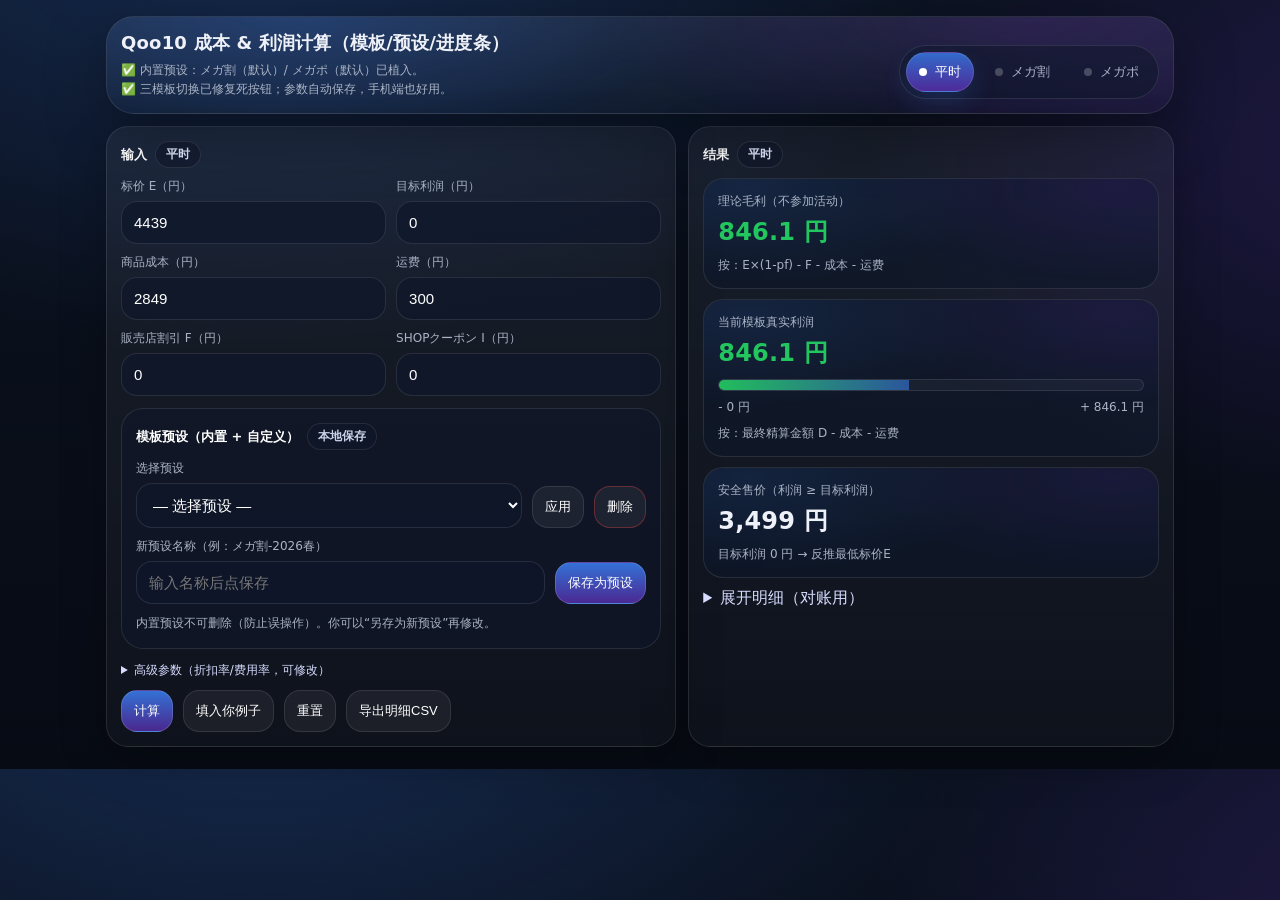
==== index.html @ baabf75a "Add files via upload" ====
<!doctype html>
<html lang="zh-CN">
<head>
  <meta charset="utf-8" />
  <meta name="viewport" content="width=device-width,initial-scale=1" />
  <title>Qoo10 成本&利润计算（模板/预设/进度条）</title>

  
  <!-- PWA -->
  <link rel="manifest" href="./manifest.json" />
  <meta name="theme-color" content="#ffffff" />

  <!-- iOS: Add to Home Screen -->
  <meta name="apple-mobile-web-app-capable" content="yes" />
  <meta name="apple-mobile-web-app-status-bar-style" content="default" />
  <meta name="apple-mobile-web-app-title" content="利润计算" />
  <link rel="apple-touch-icon" href="./icons/apple-touch-icon.png" />
  <!-- Optional iOS splash (basic) -->
  <meta name="apple-mobile-web-app-status-bar-style" content="black-translucent" />
<style>
    :root{
      --bg:#0b1220;
      --panel:#0f172a;
      --card:#111a2e;
      --card2:#0c1324;
      --line:rgba(255,255,255,.10);
      --text:#eef1f8;
      --muted:#aab3c5;
      --ok:#22c55e;
      --bad:#ef4444;
      --accent:#3b82f6;
      --accent2:#7c3aed;
      --r:22px;
      --shadow: 0 18px 60px rgba(0,0,0,.35);
    }
    *{box-sizing:border-box}
    body{
      margin:0;
      font-family: system-ui,-apple-system,"Segoe UI",Roboto,"Noto Sans SC",Arial;
      background:
        radial-gradient(1200px 700px at 20% -10%, rgba(59,130,246,.22), transparent 60%),
        radial-gradient(900px 600px at 110% 20%, rgba(124,58,237,.18), transparent 60%),
        linear-gradient(180deg, #0b1220, #070b14);
      color:var(--text);
    }
    .wrap{max-width:1100px;margin:auto;padding:16px 16px 22px}
    .topbar{
      background: linear-gradient(180deg, rgba(255,255,255,.06), rgba(255,255,255,.02));
      border:1px solid var(--line);
      border-radius: calc(var(--r) + 6px);
      padding:14px;
      box-shadow: var(--shadow);
      position:relative;
      overflow:hidden;
    }
    .topbar::before{
      content:"";
      position:absolute; inset:-2px;
      background:
        radial-gradient(700px 220px at 18% 0%, rgba(59,130,246,.22), transparent 60%),
        radial-gradient(700px 240px at 85% 0%, rgba(124,58,237,.18), transparent 60%);
      pointer-events:none;
      filter: blur(1px);
      opacity:.9;
    }
    .topbar > *{position:relative}
    .titleRow{display:flex;gap:12px;align-items:flex-end;justify-content:space-between;flex-wrap:wrap}
    h1{margin:0;font-size:18px;letter-spacing:.2px}
    .sub{margin-top:6px;color:var(--muted);font-size:12px;line-height:1.6}

    .seg{
      display:flex;gap:8px;flex-wrap:wrap;
      background: rgba(15,23,42,.55);
      border:1px solid var(--line);
      padding:6px;
      border-radius: 999px;
      user-select:none;
    }
    .seg button{
      border:1px solid transparent;
      background: transparent;
      color: var(--muted);
      padding:10px 12px;
      border-radius: 999px;
      cursor:pointer;
      font-size:13px;
      transition: .2s ease;
      display:flex;align-items:center;gap:8px;
    }
    .seg button:hover{background:rgba(255,255,255,.05)}
    .seg button.active{
      background: linear-gradient(180deg, rgba(59,130,246,.78), rgba(124,58,237,.56));
      border-color: rgba(255,255,255,.12);
      color: #fff;
      box-shadow: 0 10px 25px rgba(59,130,246,.18);
    }
    .dot{width:8px;height:8px;border-radius:999px;background:rgba(255,255,255,.22)}
    .seg button.active .dot{background:#fff}

    .grid{
      display:grid;
      grid-template-columns: 1.08fr .92fr;
      gap:12px;
      margin-top:12px;
    }
    @media (max-width:980px){.grid{grid-template-columns:1fr}}

    .card{
      background: linear-gradient(180deg, rgba(255,255,255,.06), rgba(255,255,255,.03));
      border:1px solid var(--line);
      border-radius: var(--r);
      padding:14px;
      box-shadow: 0 14px 46px rgba(0,0,0,.28);
    }
    .card h3{margin:0 0 10px;font-size:13px;color:#fff;display:flex;align-items:center;gap:8px}
    .pill{
      font-size:12px;color:#dfe7ff;
      border:1px solid var(--line);
      background: rgba(15,23,42,.55);
      padding:4px 10px;border-radius:999px;
    }

    .form{display:grid;grid-template-columns:1fr 1fr;gap:10px}
    @media (max-width:560px){.form{grid-template-columns:1fr}}
    label{display:block;color:var(--muted);font-size:12px;margin:0 0 6px}
    input, select{
      width:100%;
      padding:12px 12px;
      border-radius:16px;
      border:1px solid var(--line);
      background: rgba(15,23,42,.72);
      color:#fff;
      font-size:15px;
      font-variant-numeric: tabular-nums;
      outline:none;
      transition:.15s ease;
    }
    input:focus, select:focus{border-color: rgba(59,130,246,.65); box-shadow: 0 0 0 4px rgba(59,130,246,.18)}
    input[disabled]{opacity:.7}

    .actions{display:flex;gap:10px;flex-wrap:wrap;margin-top:10px}
    .btn{
      padding:11px 12px;border-radius:16px;
      border:1px solid var(--line);
      background: rgba(255,255,255,.06);
      color:#fff;
      cursor:pointer;font-size:13px;
      transition:.15s ease;
      user-select:none;
    }
    .btn.primary{
      background: linear-gradient(180deg, rgba(59,130,246,.85), rgba(124,58,237,.55));
      border-color: rgba(255,255,255,.14);
    }
    .btn:active{transform: translateY(1px)}
    .btn:hover{background:rgba(255,255,255,.08)}
    .btn.primary:hover{filter:brightness(1.05)}
    .btn[disabled]{opacity:.55;cursor:not-allowed}

    .note{margin-top:10px;color:var(--muted);font-size:12px;line-height:1.6}

    .kpis{display:grid;grid-template-columns:1fr;gap:10px}
    .kpi{
      background: rgba(15,23,42,.65);
      border:1px solid var(--line);
      border-radius: 20px;
      padding:14px;
      position:relative;
      overflow:hidden;
    }
    .kpi::before{
      content:"";
      position:absolute; inset:-2px;
      background:
        radial-gradient(420px 160px at 10% 10%, rgba(59,130,246,.22), transparent 60%),
        radial-gradient(420px 160px at 90% 10%, rgba(124,58,237,.18), transparent 60%);
      opacity:.55;
      pointer-events:none;
    }
    .kpi > *{position:relative}
    .kpi .t{color:var(--muted);font-size:12px}
    .kpi .v{font-size:24px;font-weight:900;margin-top:6px;font-variant-numeric:tabular-nums;letter-spacing:.2px}
    .pos{color:var(--ok)} .neg{color:var(--bad)}
    .kpi .mini{margin-top:8px;color:var(--muted);font-size:12px;line-height:1.5}

    .bar{
      margin-top:10px;
      border:1px solid var(--line);
      background: rgba(255,255,255,.04);
      border-radius: 999px;
      height: 12px;
      overflow:hidden;
      position:relative;
    }
    .bar > div{
      height:100%;
      width: 0%;
      transition: width .35s ease;
    }
    .bar .fill-pos{background: linear-gradient(90deg, rgba(34,197,94,.95), rgba(59,130,246,.55))}
    .bar .fill-neg{background: linear-gradient(90deg, rgba(239,68,68,.95), rgba(124,58,237,.35))}
    .barHint{margin-top:8px;color:var(--muted);font-size:12px;display:flex;justify-content:space-between;gap:10px}

    details{margin-top:10px}
    summary{cursor:pointer;color:#d7dbff}
    table{width:100%;border-collapse:collapse;margin-top:10px;font-size:12px}
    td{padding:9px 6px;border-bottom:1px solid var(--line);vertical-align:top}
    td:first-child{color:var(--muted)}
    td:last-child{text-align:right;font-variant-numeric:tabular-nums;white-space:nowrap}
    @media (max-width:560px){td:last-child{white-space:normal}}

    .sticky{
      display:none;
      position:sticky; top:0; z-index:10;
      margin:-16px -16px 10px;
      padding:10px 12px;
      background: rgba(15,23,42,.92);
      border-bottom:1px solid var(--line);
      backdrop-filter: blur(10px);
    }
    @media (max-width:980px){
      .sticky{display:flex;justify-content:space-between;align-items:center;gap:10px}
    }
    .sticky .t{font-size:12px;color:var(--muted)}
    .sticky .v{font-weight:900;font-variant-numeric:tabular-nums}

    .presetRow{
      display:flex;gap:10px;flex-wrap:wrap;align-items:flex-end;margin-top:10px
    }
    .presetRow > *{flex:1}
    .presetRow .btn{flex:0 0 auto}
    .danger{border-color: rgba(239,68,68,.35)}
  </style>
</head>

<body>
  <div class="wrap">
    <div class="topbar">
      <div class="titleRow">
        <div>
          <h1>Qoo10 成本 & 利润计算（模板/预设/进度条）</h1>
          <div class="sub">
            ✅ 内置预设：メガ割（默认）/ メガポ（默认）已植入。<br>
            ✅ 三模板切换已修复死按钮；参数自动保存，手机端也好用。
          </div>
        </div>

        <div class="seg" id="seg">
          <button id="tab-normal" type="button" data-t="normal"><span class="dot"></span>平时</button>
          <button id="tab-megawari" type="button" data-t="megawari"><span class="dot"></span>メガ割</button>
          <button id="tab-megapo" type="button" data-t="megapo"><span class="dot"></span>メガポ</button>
        </div>
      </div>
    </div>

    <div class="sticky">
      <div>
        <div class="t">当前真实利润</div>
        <div class="t" id="stickyTip">—</div>
      </div>
      <div class="v" id="stickyProfit">-</div>
    </div>

    <div class="grid">
      <!-- Left -->
      <section class="card">
        <h3>输入 <span class="pill" id="pillName">平时</span></h3>

        <div class="form">
          <div>
            <label>标价 E（円）</label>
            <input id="E" type="number" value="4439" />
          </div>
          <div>
            <label>目标利润（円）</label>
            <input id="target" type="number" value="0" />
          </div>

          <div>
            <label>商品成本（円）</label>
            <input id="cost" type="number" value="2849" />
          </div>
          <div>
            <label>运费（円）</label>
            <input id="ship" type="number" value="300" />
          </div>

          <div>
            <label>販売店割引 F（円）</label>
            <input id="F" type="number" value="0" />
          </div>
          <div>
            <label>SHOPクーポン I（円）</label>
            <input id="I" type="number" value="0" />
          </div>
        </div>

        <!-- Presets -->
        <div class="card" style="margin-top:12px;background:rgba(15,23,42,.55);box-shadow:none;">
          <h3 style="margin:0 0 10px;">模板预设（内置 + 自定义） <span class="pill" style="opacity:.9">本地保存</span></h3>

          <div class="presetRow">
            <div>
              <label>选择预设</label>
              <select id="presetSelect"></select>
            </div>
            <button class="btn" id="btnApplyPreset" type="button">应用</button>
            <button class="btn danger" id="btnDeletePreset" type="button">删除</button>
          </div>

          <div class="presetRow">
            <div>
              <label>新预设名称（例：メガ割-2026春）</label>
              <input id="presetName" type="text" placeholder="输入名称后点保存" />
            </div>
            <button class="btn primary" id="btnSavePreset" type="button">保存为预设</button>
          </div>

          <div class="note">
            内置预设不可删除（防止误操作）。你可以“另存为新预设”再修改。
          </div>
        </div>

        <!-- Advanced -->
        <details class="note" style="margin-top:12px;">
          <summary>高级参数（折扣率/费用率，可修改）</summary>

          <div class="card" style="margin-top:12px;background:rgba(15,23,42,.55);box-shadow:none;">
            <h3 style="margin:0 0 10px;">通用</h3>
            <div class="form">
              <div>
                <label>平台费率 pf（10%→0.10）</label>
                <input id="pf" type="number" step="0.01" value="0.10" />
              </div>
              <div>
                <label>平台后基准：E×(1-pf)</label>
                <input id="pfHint" type="text" value="自动计算" disabled />
              </div>
            </div>
          </div>

          <div class="card" id="panel-megawari" style="margin-top:12px;background:rgba(15,23,42,.55);box-shadow:none;">
            <h3 style="margin:0 0 10px;">メガ割 参数</h3>
            <div class="form">
              <div>
                <label>メガ割折扣率 d（20%→0.20）</label>
                <input id="mw_d" type="number" step="0.01" value="0.20" />
              </div>
              <div>
                <label>支援/系统费率 s（1.5%→0.015，按J）</label>
                <input id="mw_s" type="number" step="0.001" value="0.015" />
              </div>
              <div>
                <label>卖家负担比例 share（M/2→0.50）</label>
                <input id="mw_share" type="number" step="0.01" value="0.50" />
              </div>
              <div>
                <label>公式提示</label>
                <input type="text" value="D = E×(1-pf) - F - I - (J×s) - (M×share)" disabled />
              </div>
            </div>
          </div>

          <div class="card" id="panel-megapo" style="margin-top:12px;background:rgba(15,23,42,.55);box-shadow:none;">
            <h3 style="margin:0 0 10px;">メガポ 参数</h3>
            <div class="form">
              <div>
                <label>쿠폰率 couponRate（10%→0.10）</label>
                <input id="mp_couponRate" type="number" step="0.01" value="0.10" />
              </div>
              <div>
                <label>ポイント率 pointRate（10%→0.10）</label>
                <input id="mp_pointRate" type="number" step="0.01" value="0.10" />
              </div>
              <div>
                <label>割引支援手数料 supportRate（0.5%→0.005，按M）</label>
                <input id="mp_supportRate" type="number" step="0.001" value="0.005" />
              </div>
              <div>
                <label>supportFee是否ROUND（推荐表：是）</label>
                <select id="mp_round">
                  <option value="1">ROUND(…,0) 开启</option>
                  <option value="0">关闭ROUND</option>
                </select>
              </div>
              <div>
                <label>쿠폰卖家负担比例（1/2→0.50）</label>
                <input id="mp_couponShare" type="number" step="0.01" value="0.50" />
              </div>
              <div>
                <label>ポイント卖家负担比例（1/2→0.50）</label>
                <input id="mp_pointShare" type="number" step="0.01" value="0.50" />
              </div>
            </div>

            <div class="note">
              ・coupon=(E-F)×couponRate；M=(E-F-coupon)-I；point=M×pointRate<br>
              ・supportFee=ROUND(M×supportRate,0)<br>
              ・D = E×(1-pf) - F - I - supportFee - coupon×couponShare - point×pointShare
            </div>
          </div>
        </details>

        <div class="actions">
          <button class="btn primary" id="btnCalc" type="button">计算</button>
          <button class="btn" id="btnExample" type="button">填入你例子</button>
          <button class="btn" id="btnReset" type="button">重置</button>
          <button class="btn" id="btnCSV" type="button">导出明细CSV</button>
        </div>
      </section>

      <!-- Right -->
      <section class="card">
        <h3>结果 <span class="pill" id="pillMode">平时</span></h3>

        <div class="kpis">
          <div class="kpi">
            <div class="t">理论毛利（不参加活动）</div>
            <div class="v" id="kpiNormal">-</div>
            <div class="mini" id="kpiNormalHint">按：E×(1-pf) - F - 成本 - 运费</div>
          </div>

          <div class="kpi">
            <div class="t">当前模板真实利润</div>
            <div class="v" id="kpiReal">-</div>

            <div class="bar" aria-label="profit bar">
              <div id="barFill" class="fill-pos"></div>
            </div>
            <div class="barHint">
              <span id="barLeft">亏损侧</span>
              <span id="barRight">盈利侧</span>
            </div>

            <div class="mini" id="kpiRealHint">按：最終精算金額 D - 成本 - 运费</div>
          </div>

          <div class="kpi">
            <div class="t">安全售价（利润 ≥ 目标利润）</div>
            <div class="v" id="kpiSafe">-</div>
            <div class="mini" id="kpiSafeHint">目标利润 0 円 → 反推最低标价E</div>
          </div>
        </div>

        <details>
          <summary>展开明细（对账用）</summary>
          <table><tbody id="detail"></tbody></table>
        </details>
      </section>
    </div>
  </div>

<script>
(() => {
  const $ = (id) => document.getElementById(id);
  const safeEl = (id) => $(id) || null;

  const yen = (n)=> (Math.round(n*100)/100).toLocaleString("ja-JP") + " 円";
  const num = (id)=> {
    const el = safeEl(id);
    if(!el) return 0;
    const v = parseFloat(el.value);
    return isNaN(v) ? 0 : v;
  };
  const setText = (id, txt)=> { const el=safeEl(id); if(el) el.textContent = txt; };
  const setVal = (id, v)=> { const el=safeEl(id); if(el) el.value = v; };
  const fmtInt = (n)=> Math.max(0, Math.ceil(n)).toLocaleString("ja-JP");
  const clamp = (x,min,max)=> Math.max(min, Math.min(max,x));

  const STORAGE_KEY = "qoo10_profit_app_v2";
  const PRESET_KEY  = "qoo10_profit_presets_v2";
  let currentTemplate = "normal";

  const TEMPLATE_NAME = {normal:"平时", megawari:"メガ割", megapo:"メガポ"};

  function safeParse(json){
    try { return JSON.parse(json); } catch(e){ return null; }
  }

  function collectInputs(){
    return {
      E: num("E"),
      target: num("target"),
      cost: num("cost"),
      ship: num("ship"),
      F: num("F"),
      I: num("I"),
      pf: num("pf"),

      mw_d: num("mw_d"),
      mw_s: num("mw_s"),
      mw_share: num("mw_share"),

      mp_couponRate: num("mp_couponRate"),
      mp_pointRate: num("mp_pointRate"),
      mp_supportRate: num("mp_supportRate"),
      mp_couponShare: num("mp_couponShare"),
      mp_pointShare: num("mp_pointShare"),
      mp_round: safeEl("mp_round") ? safeEl("mp_round").value : "1"
    };
  }

  function applyInputs(i){
    if(!i) return;
    Object.keys(i).forEach(k=>{
      if(safeEl(k)) setVal(k, i[k]);
    });
  }

  function readState(){
    const raw = localStorage.getItem(STORAGE_KEY);
    const s = raw ? safeParse(raw) : null;
    return s && typeof s === "object" ? s : null;
  }
  function writeState(){
    const state = {
      currentTemplate,
      inputs: collectInputs()
    };
    localStorage.setItem(STORAGE_KEY, JSON.stringify(state));
  }
  function loadState(){
    const s = readState();
    if(!s) return;
    currentTemplate = s.currentTemplate || "normal";
    applyInputs(s.inputs);
  }

  function readPresets(){
    const raw = localStorage.getItem(PRESET_KEY);
    const p = raw ? safeParse(raw) : null;
    return (p && typeof p === "object") ? p : {};
  }
  function writePresets(p){
    localStorage.setItem(PRESET_KEY, JSON.stringify(p));
  }

  // ✅ 内置预设：首次自动植入（不覆盖已有）
  function ensureBuiltInPresets(){
    const presets = readPresets();
    if(Object.keys(presets).length > 0) return;

    const baseDefaults = {
      pf: 0.10,
      E: 0, target: 0, cost: 0, ship: 0, F: 0, I: 0,
      mw_d: 0.20, mw_s: 0.015, mw_share: 0.50,
      mp_couponRate: 0.10, mp_pointRate: 0.10, mp_supportRate: 0.005,
      mp_couponShare: 0.50, mp_pointShare: 0.50, mp_round: "1"
    };

    presets["メガ割（默认）"] = {
      template: "megawari",
      inputs: {...baseDefaults},
      savedAt: Date.now(),
      builtIn: true
    };

    presets["メガポ（默认）"] = {
      template: "megapo",
      inputs: {...baseDefaults},
      savedAt: Date.now(),
      builtIn: true
    };

    presets["平时（默认）"] = {
      template: "normal",
      inputs: {...baseDefaults},
      savedAt: Date.now(),
      builtIn: true
    };

    writePresets(presets);
  }

  function refreshPresetSelect(){
    const sel = safeEl("presetSelect");
    if(!sel) return;

    const presets = readPresets();
    const keys = Object.keys(presets).sort((a,b)=>a.localeCompare(b, "ja"));

    sel.innerHTML = "";
    const opt0 = document.createElement("option");
    opt0.value = "";
    opt0.textContent = "— 选择预设 —";
    sel.appendChild(opt0);

    keys.forEach(name=>{
      const p = presets[name];
      const o = document.createElement("option");
      o.value = name;
      const mode = TEMPLATE_NAME[p.template] || p.template;
      const tag = p.builtIn ? "内置" : "自定义";
      o.textContent = `${name}（${mode} / ${tag}）`;
      sel.appendChild(o);
    });
  }

  function savePreset(){
    const name = (safeEl("presetName")?.value || "").trim();
    if(!name){ alert("请输入预设名称"); return; }
    const presets = readPresets();
    presets[name] = {
      template: currentTemplate,
      inputs: collectInputs(),
      savedAt: Date.now(),
      builtIn: false
    };
    writePresets(presets);
    refreshPresetSelect();
    safeEl("presetName").value = "";
    alert("已保存预设");
  }

  function applyPreset(){
    const sel = safeEl("presetSelect");
    const name = sel ? sel.value : "";
    if(!name) return;
    const presets = readPresets();
    const p = presets[name];
    if(!p){ alert("预设不存在"); refreshPresetSelect(); return; }

    if(p.template) setTemplate(p.template, true);
    applyInputs(p.inputs);
    recalc();
  }

  // ✅ 内置预设不可删除
  function deletePreset(){
    const sel = safeEl("presetSelect");
    const name = sel ? sel.value : "";
    if(!name) return;

    const presets = readPresets();
    const p = presets[name];
    if(!p) return;

    if(p.builtIn){
      alert("这是内置预设，不能删除。你可以另存为新预设后再修改。");
      return;
    }

    if(!confirm(`确定删除预设「${name}」吗？`)) return;
    delete presets[name];
    writePresets(presets);
    refreshPresetSelect();
  }

  function setTemplate(t, silent=false){
    if(!TEMPLATE_NAME[t]) t = "normal";
    currentTemplate = t;

    ["normal","megawari","megapo"].forEach(x=>{
      const tab = safeEl("tab-"+x);
      if(tab) tab.classList.toggle("active", x===t);
    });

    setText("pillName", TEMPLATE_NAME[t]);
    setText("pillMode", TEMPLATE_NAME[t]);

    const pmw = safeEl("panel-megawari");
    const pmp = safeEl("panel-megapo");
    if(pmw) pmw.style.display = (t==="megawari") ? "block" : "none";
    if(pmp) pmp.style.display = (t==="megapo") ? "block" : "none";

    if(!silent) recalc();
  }

  // ---------- calculations ----------
  function computeNormal(E, ctx){
    const base = E*(1-ctx.pf);
    const D = base - ctx.F - ctx.I;
    const profit = D - ctx.cost - ctx.ship;
    const detail = [
      ["模板","平时"],
      ["平台后基准 E×(1-pf)", yen(base)],
      ["販売店割引 F", yen(ctx.F)],
      ["SHOPクーポン I", yen(ctx.I)],
      ["最終精算金額 D", yen(D)],
      ["成本+运费", yen(ctx.cost + ctx.ship)],
      ["真实利润", yen(profit)]
    ];
    return {D, profit, detail};
  }

  function computeMegaWari(E, ctx){
    const base = E*(1-ctx.pf);
    const G = E - ctx.F;
    const M = G * ctx.mw_d;
    const H = G - M;
    const J = H - ctx.I;
    const K = J * ctx.mw_s;
    const L = M * ctx.mw_share;
    const D = base - ctx.F - ctx.I - K - L;
    const profit = D - ctx.cost - ctx.ship;

    const detail = [
      ["模板","メガ割"],
      ["平台后基准 E×(1-pf)", yen(base)],
      ["販売店割引 F", yen(ctx.F)],
      ["露出価格 G=E-F", yen(G)],
      ["メガ割割引 M=G×d", yen(M)],
      ["SHOPクーポン I", yen(ctx.I)],
      ["SHOPクーポン後 J", yen(J)],
      ["支援/系统费 K=J×s", yen(K)],
      ["卖家负担 L=M×share", yen(L)],
      ["最終精算金額 D", yen(D)],
      ["成本+运费", yen(ctx.cost + ctx.ship)],
      ["真实利润", yen(profit)]
    ];
    return {D, profit, detail};
  }

  function computeMegaPo(E, ctx){
    const base = E*(1-ctx.pf);
    const expose = E - ctx.F;
    const coupon = expose * ctx.mp_couponRate;
    const afterCoupon = expose - coupon;
    const M = afterCoupon - ctx.I;
    const point = M * ctx.mp_pointRate;
    const supportRaw = M * ctx.mp_supportRate;
    const support = (ctx.mp_round==="1") ? Math.round(supportRaw) : supportRaw;

    const T = coupon * ctx.mp_couponShare;
    const U = point * ctx.mp_pointShare;

    const D = base - ctx.F - ctx.I - support - T - U;
    const profit = D - ctx.cost - ctx.ship;

    const detail = [
      ["模板","メガポ"],
      ["平台后基准 E×(1-pf)", yen(base)],
      ["販売店割引 F", yen(ctx.F)],
      ["露出価格 (E-F)", yen(expose)],
      ["クーポン coupon=(E-F)×rate", yen(coupon)],
      ["쿠폰后", yen(afterCoupon)],
      ["SHOPクーポン I", yen(ctx.I)],
      ["M（쿠폰后- I）", yen(M)],
      ["ポイント point=M×rate", yen(point)],
      ["支援手数料 support", (ctx.mp_round==="1") ? (yen(support) + "（ROUND）") : yen(support)],
      ["卖家负担 T（coupon×share）", yen(T)],
      ["卖家负担 U（point×share）", yen(U)],
      ["最終精算金額 D", yen(D)],
      ["成本+运费", yen(ctx.cost + ctx.ship)],
      ["真实利润", yen(profit)]
    ];
    return {D, profit, detail};
  }

  function computeForTemplate(t, E, ctx){
    if(t==="megawari") return computeMegaWari(E, ctx);
    if(t==="megapo") return computeMegaPo(E, ctx);
    return computeNormal(E, ctx);
  }

  function findSafePrice(t, ctx){
    const profitAt = (E)=> computeForTemplate(t, E, ctx).profit;
    let low = 0;
    let high = Math.max(1, Math.ceil(ctx.E || 1));
    const CAP = 10000000;

    while(high < CAP && profitAt(high) < ctx.target) high *= 2;
    if(profitAt(high) < ctx.target && high >= CAP) return null;

    while(low + 1 < high){
      const mid = Math.floor((low + high)/2);
      if(profitAt(mid) >= ctx.target) high = mid;
      else low = mid;
    }
    return high;
  }

  function setProfitBar(profit, costShip){
    const fill = safeEl("barFill");
    if(!fill) return;

    const scale = Math.max(1000, Math.round(costShip * 0.6));
    const pct = clamp(Math.abs(profit) / scale * 100, 0, 100);

    fill.className = (profit >= 0) ? "fill-pos" : "fill-neg";
    fill.style.width = pct.toFixed(1) + "%";

    setText("barLeft", `- ${yen(Math.max(0, -profit))}`);
    setText("barRight", `+ ${yen(Math.max(0, profit))}`);
  }

  function recalc(){
    const ctx = collectInputs();

    const baseNow = ctx.E * (1-ctx.pf);
    if(safeEl("pfHint")) setVal("pfHint", `E×(1-pf) = ${yen(baseNow)}`);

    const normalGross = baseNow - ctx.F - ctx.cost - ctx.ship;
    const normalEl = safeEl("kpiNormal");
    if(normalEl){
      normalEl.textContent = yen(normalGross);
      normalEl.className = "v " + (normalGross>=0 ? "pos":"neg");
    }

    const r = computeForTemplate(currentTemplate, ctx.E, ctx);
    const realEl = safeEl("kpiReal");
    if(realEl){
      realEl.textContent = yen(r.profit);
      realEl.className = "v " + (r.profit>=0 ? "pos":"neg");
    }

    setProfitBar(r.profit, ctx.cost + ctx.ship);

    setText("stickyProfit", yen(r.profit));
    const sp = safeEl("stickyProfit");
    if(sp) sp.style.color = (r.profit>=0) ? "var(--ok)" : "var(--bad)";
    setText("stickyTip", `D=${yen(r.D)} / 目标=${yen(ctx.target)}`);

    const safe = findSafePrice(currentTemplate, ctx);
    setText("kpiSafeHint", `目标利润 ${ctx.target.toLocaleString("ja-JP")} 円 → 反推最低标价E`);
    const safeEl2 = safeEl("kpiSafe");
    if(safeEl2){
      if(safe === null){
        safeEl2.textContent = "无法反推（永远达不到目标）";
        safeEl2.className = "v neg";
      }else{
        safeEl2.textContent = fmtInt(safe) + " 円";
        safeEl2.className = "v";
      }
    }

    const tb = safeEl("detail");
    if(tb) tb.innerHTML = r.detail.map(([k,v])=>`<tr><td>${k}</td><td>${v}</td></tr>`).join("");

    writeState();
  }

  function fillExample(){
    setVal("E", 4439);
    setVal("cost", 2849);
    setVal("ship", 300);
    setVal("F", 0);
    setVal("I", 0);
    setVal("target", 0);
    recalc();
  }

  function resetAll(){
    setVal("E", 0); setVal("target", 0);
    setVal("cost", 0); setVal("ship", 0);
    setVal("F", 0); setVal("I", 0);

    setVal("pf", 0.10);

    setVal("mw_d", 0.20);
    setVal("mw_s", 0.015);
    setVal("mw_share", 0.50);

    setVal("mp_couponRate", 0.10);
    setVal("mp_pointRate", 0.10);
    setVal("mp_supportRate", 0.005);
    setVal("mp_couponShare", 0.50);
    setVal("mp_pointShare", 0.50);
    if(safeEl("mp_round")) safeEl("mp_round").value = "1";

    recalc();
  }

  function exportCSV(){
    const ctx = collectInputs();
    const r = computeForTemplate(currentTemplate, ctx.E, ctx);
    const lines = [["项","数值"], ...r.detail]
      .map(row => row.map(x => `"${String(x).replaceAll('"','""')}"`).join(","))
      .join("\n");

    const blob = new Blob([lines], {type:"text/csv;charset=utf-8"});
    const url = URL.createObjectURL(blob);
    const a = document.createElement("a");
    a.href = url;
    a.download = `qoo10_${currentTemplate}_detail.csv`;
    document.body.appendChild(a);
    a.click();
    a.remove();
    URL.revokeObjectURL(url);
  }

  // ---------- init ----------
  document.addEventListener("DOMContentLoaded", () => {
    // Template tabs (fixed)
    const seg = safeEl("seg");
    if(seg){
      seg.addEventListener("click", (e) => {
        const btn = e.target.closest("button[data-t]");
        if(!btn) return;
        setTemplate(btn.getAttribute("data-t"));
      });
    }

    // Buttons
    safeEl("btnCalc")?.addEventListener("click", recalc);
    safeEl("btnExample")?.addEventListener("click", fillExample);
    safeEl("btnReset")?.addEventListener("click", resetAll);
    safeEl("btnCSV")?.addEventListener("click", exportCSV);

    // Presets
    safeEl("btnSavePreset")?.addEventListener("click", savePreset);
    safeEl("btnApplyPreset")?.addEventListener("click", applyPreset);
    safeEl("btnDeletePreset")?.addEventListener("click", deletePreset);

    // Live updates
    const watch = ["E","target","cost","ship","F","I","pf","mw_d","mw_s","mw_share","mp_couponRate","mp_pointRate","mp_supportRate","mp_couponShare","mp_pointShare","mp_round"];
    watch.forEach(id=>{
      const el = safeEl(id);
      if(!el) return;
      el.addEventListener("input", recalc);
      el.addEventListener("change", recalc);
    });

    // Load saved inputs/template
    loadState();

    // ✅ Inject built-in presets first time
    ensureBuiltInPresets();
    refreshPresetSelect();

    // Activate template + first render
    setTemplate(currentTemplate, true);
    recalc();
  });

})();
</script>

<script>
  // PWA Service Worker
  if ("serviceWorker" in navigator) {
    window.addEventListener("load", () => {
      navigator.serviceWorker.register("./service-worker.js");
    });
  }
</script>

</body>
</html>
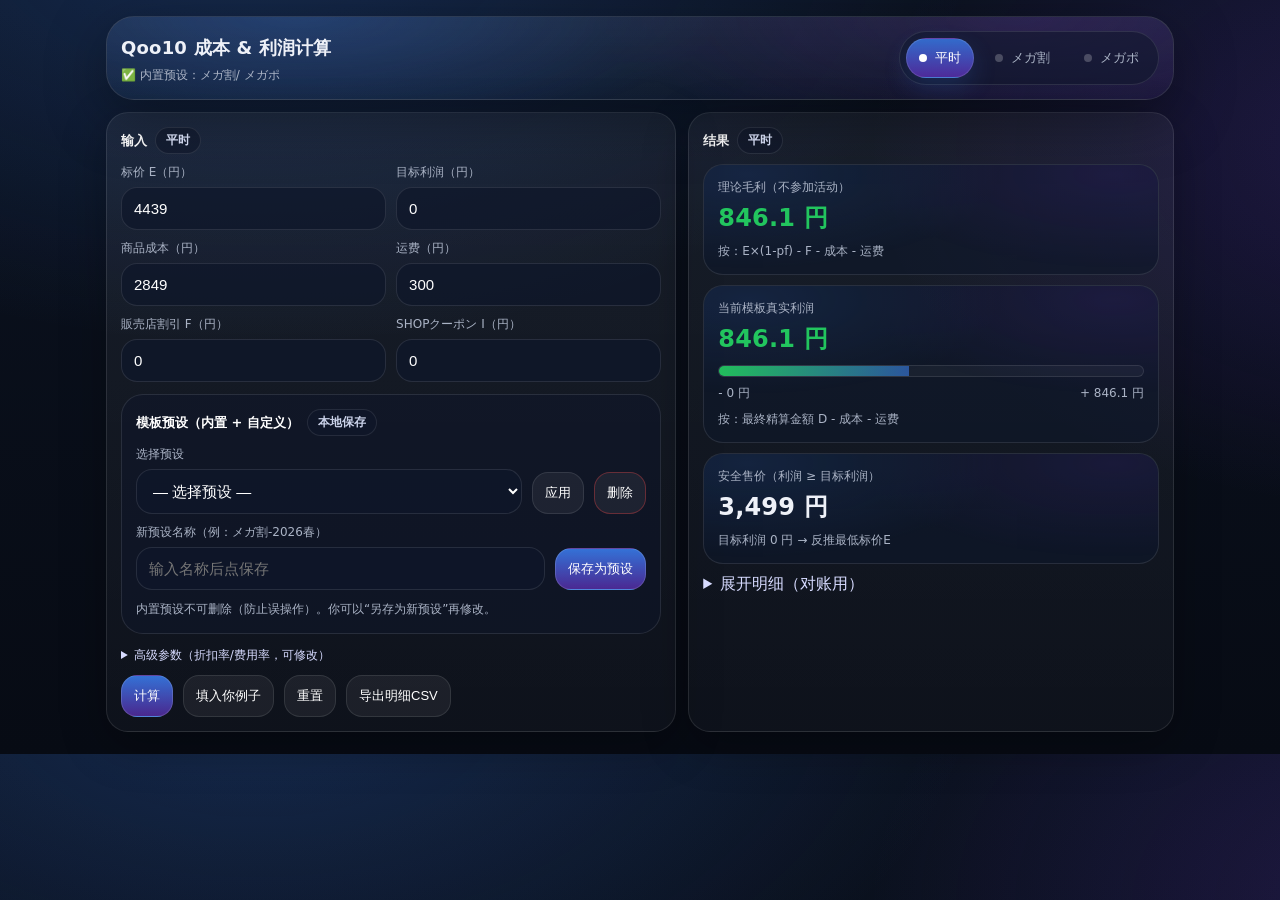
==== commit bd5314ae: "Remove unnecessary text from title and header" ====
--- a/index.html
+++ b/index.html
@@ -3,7 +3,7 @@
 <head>
   <meta charset="utf-8" />
   <meta name="viewport" content="width=device-width,initial-scale=1" />
-  <title>Qoo10 成本&利润计算（模板/预设/进度条）</title>
+  <title>Qoo10 成本&利润计算</title>
 
   
   <!-- PWA -->
@@ -238,10 +238,9 @@
     <div class="topbar">
       <div class="titleRow">
         <div>
-          <h1>Qoo10 成本 & 利润计算（模板/预设/进度条）</h1>
+          <h1>Qoo10 成本 & 利润计算</h1>
           <div class="sub">
-            ✅ 内置预设：メガ割（默认）/ メガポ（默认）已植入。<br>
-            ✅ 三模板切换已修复死按钮；参数自动保存，手机端也好用。
+            ✅ 内置预设：メガ割/ メガポ<br>
           </div>
         </div>
 
@@ -936,4 +935,4 @@
 </script>
 
 </body>
-</html>+</html>
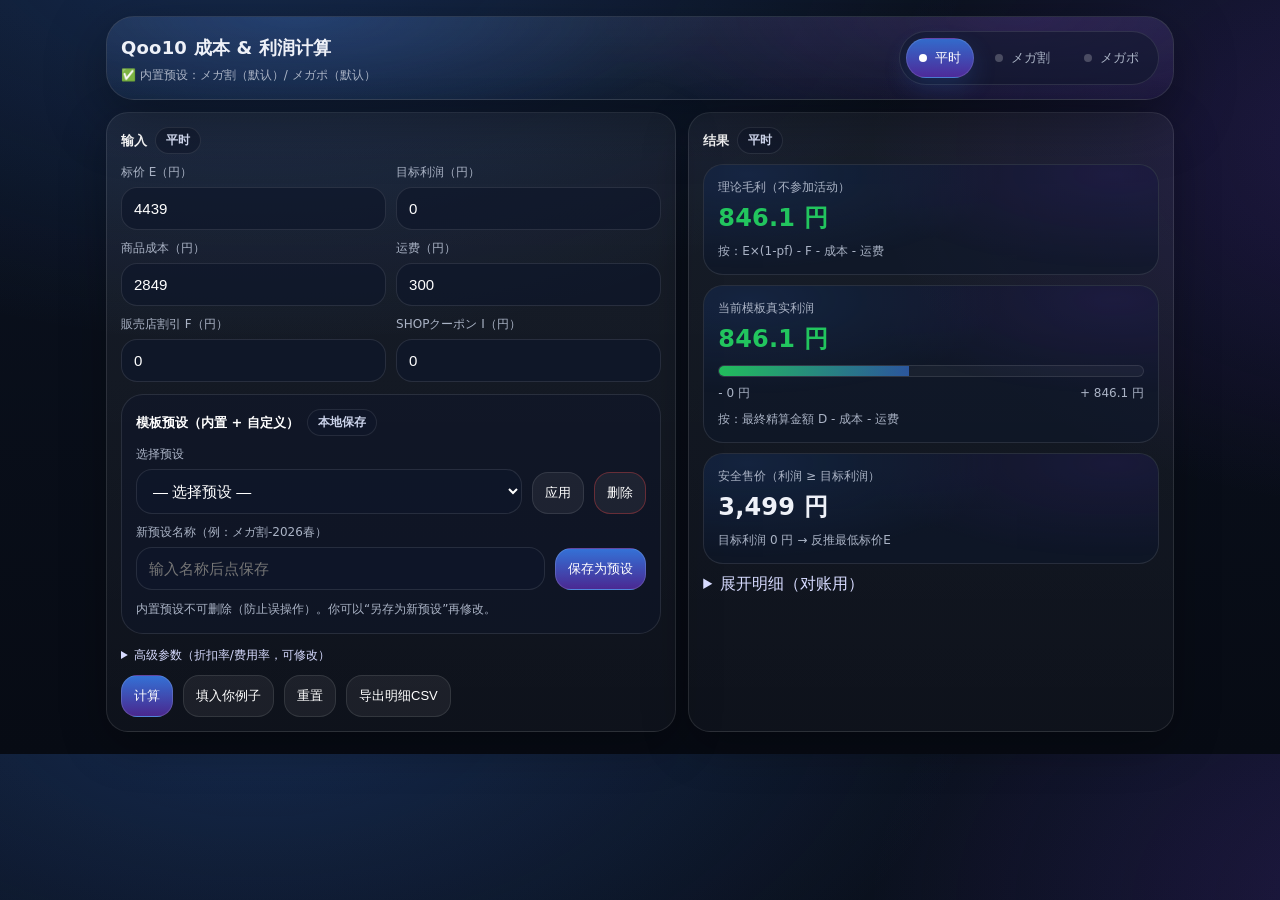
==== commit 7a6c2906: "Add files via upload" ====
--- a/index.html
+++ b/index.html
@@ -3,7 +3,7 @@
 <head>
   <meta charset="utf-8" />
   <meta name="viewport" content="width=device-width,initial-scale=1" />
-  <title>Qoo10 成本&利润计算</title>
+  <title>Qoo10 成本&利润计算（模板/预设/进度条）</title>
 
   
   <!-- PWA -->
@@ -240,7 +240,7 @@
         <div>
           <h1>Qoo10 成本 & 利润计算</h1>
           <div class="sub">
-            ✅ 内置预设：メガ割/ メガポ<br>
+            ✅ 内置预设：メガ割（默认）/ メガポ（默认）<br>
           </div>
         </div>
 
@@ -935,4 +935,4 @@
 </script>
 
 </body>
-</html>
+</html>
